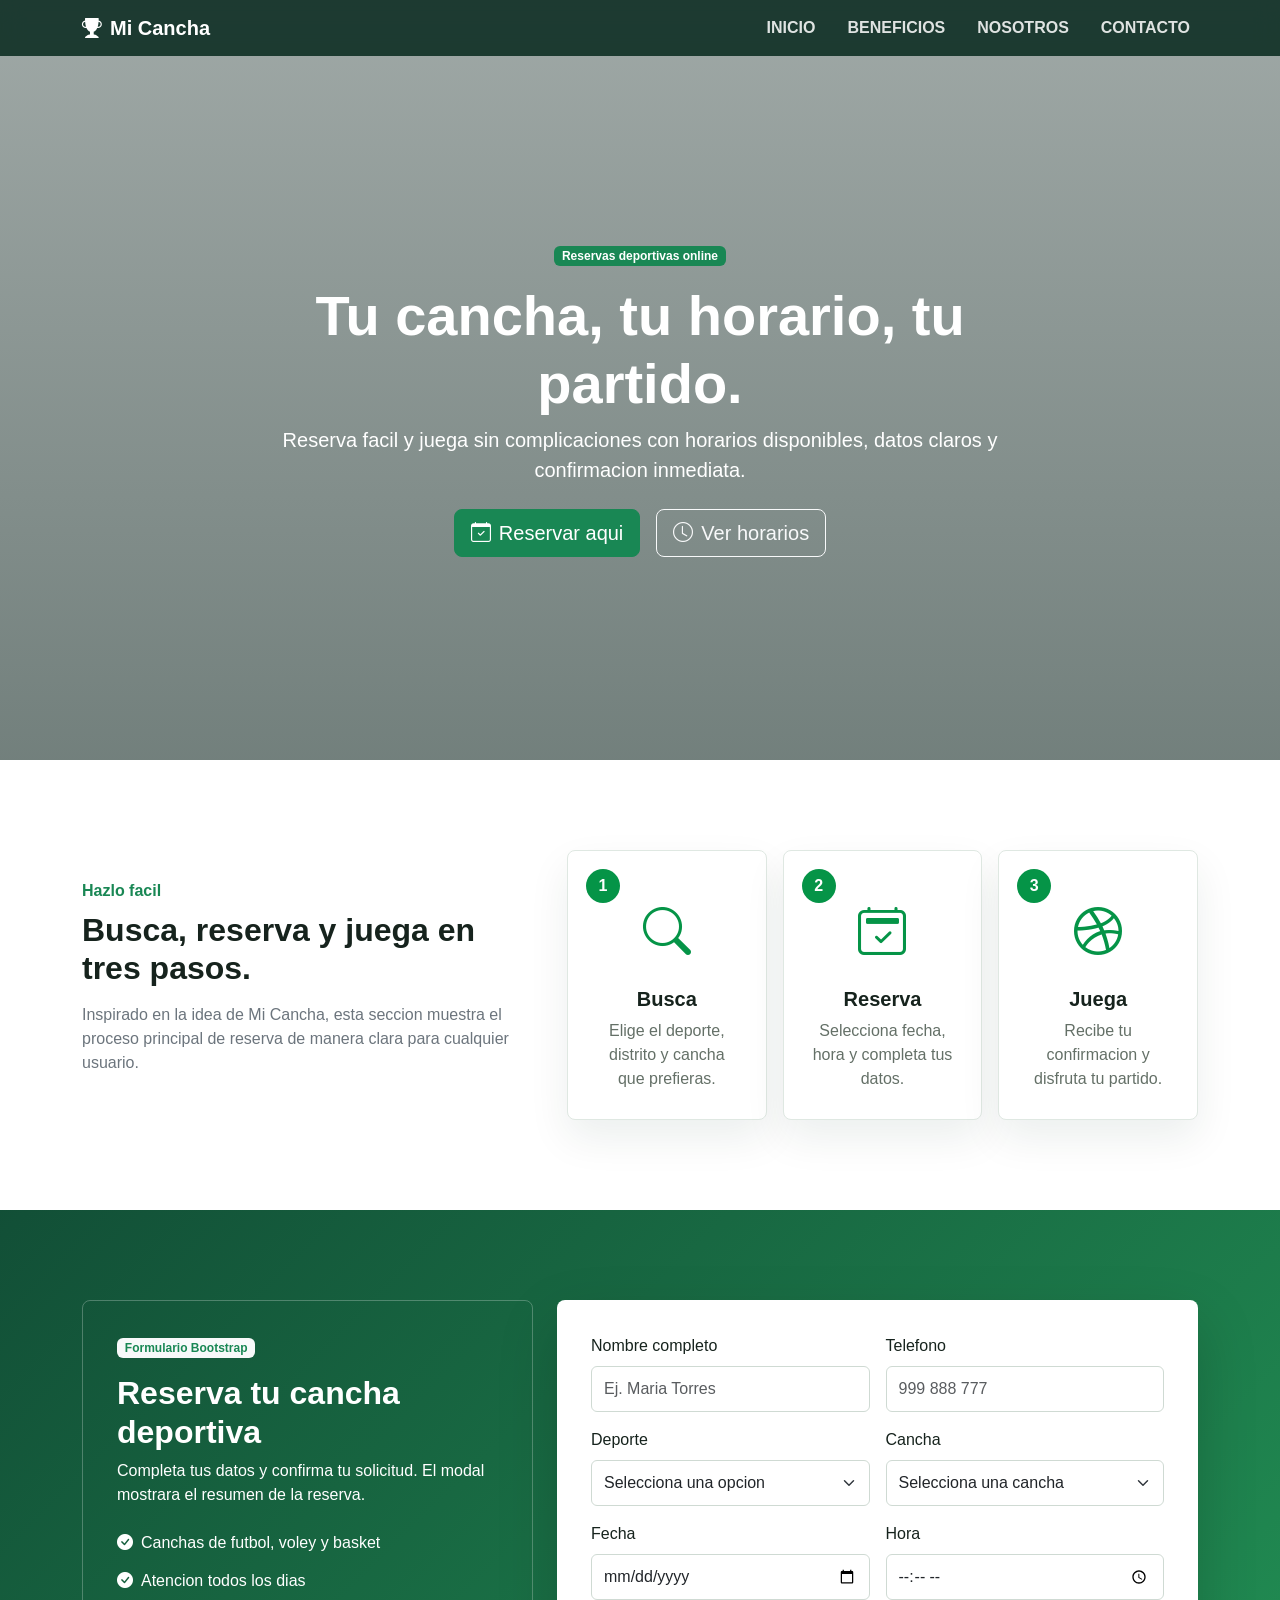
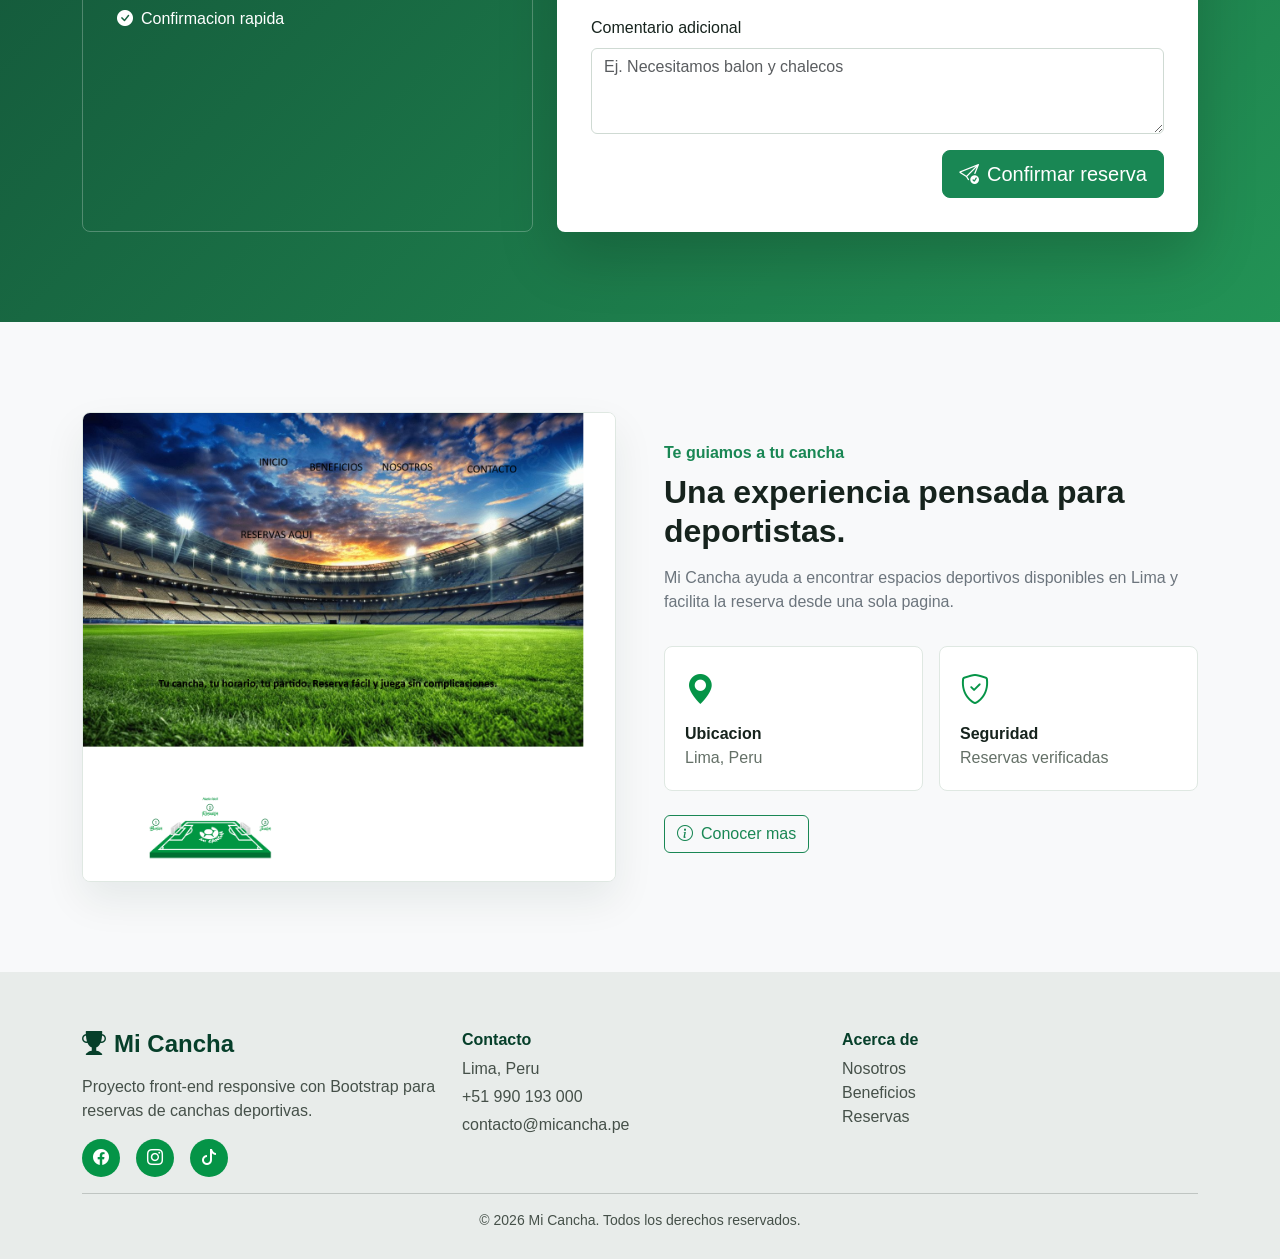
==== Proyecto/index.html @ 244a801c "Agrega pagina principal de reservas deportivas" ====
<!DOCTYPE html>
<html lang="es">
<head>
  <meta charset="UTF-8">
  <meta name="viewport" content="width=device-width, initial-scale=1.0">
  <title>Mi Cancha | Reservas deportivas</title>
  <link href="https://cdn.jsdelivr.net/npm/bootstrap@5.3.3/dist/css/bootstrap.min.css" rel="stylesheet">
  <link rel="stylesheet" href="https://cdn.jsdelivr.net/npm/bootstrap-icons@1.11.3/font/bootstrap-icons.min.css">
  <link rel="stylesheet" href="css/styles.css">
</head>
<body>
  <nav class="navbar navbar-expand-lg fixed-top navbar-dark">
    <div class="container">
      <a class="navbar-brand fw-bold" href="#inicio">
        <i class="bi bi-trophy-fill me-2"></i>Mi Cancha
      </a>
      <button class="navbar-toggler" type="button" data-bs-toggle="collapse" data-bs-target="#menuPrincipal" aria-controls="menuPrincipal" aria-expanded="false" aria-label="Abrir menu">
        <span class="navbar-toggler-icon"></span>
      </button>
      <div class="collapse navbar-collapse" id="menuPrincipal">
        <ul class="navbar-nav ms-auto gap-lg-3">
          <li class="nav-item"><a class="nav-link" href="#inicio">Inicio</a></li>
          <li class="nav-item"><a class="nav-link" href="#beneficios">Beneficios</a></li>
          <li class="nav-item"><a class="nav-link" href="#nosotros">Nosotros</a></li>
          <li class="nav-item"><a class="nav-link" href="#contacto">Contacto</a></li>
        </ul>
      </div>
    </div>
  </nav>

  <header id="inicio" class="hero-section">
    <div class="container hero-content text-center">
      <span class="badge text-bg-success mb-3">Reservas deportivas online</span>
      <h1 class="display-4 fw-bold">Tu cancha, tu horario, tu partido.</h1>
      <p class="lead mx-auto">Reserva facil y juega sin complicaciones con horarios disponibles, datos claros y confirmacion inmediata.</p>
      <div class="d-flex flex-column flex-sm-row justify-content-center gap-3 mt-4">
        <a href="#reservas" class="btn btn-success btn-lg">
          <i class="bi bi-calendar-check me-2"></i>Reservar aqui
        </a>
        <button class="btn btn-outline-light btn-lg" data-bs-toggle="modal" data-bs-target="#modalHorarios">
          <i class="bi bi-clock me-2"></i>Ver horarios
        </button>
      </div>
    </div>
  </header>

  <main>
    <section id="beneficios" class="section-pad bg-white">
      <div class="container">
        <div class="row align-items-center g-5">
          <div class="col-lg-5">
            <p class="text-success fw-semibold mb-2">Hazlo facil</p>
            <h2 class="fw-bold mb-3">Busca, reserva y juega en tres pasos.</h2>
            <p class="text-secondary">Inspirado en la idea de Mi Cancha, esta seccion muestra el proceso principal de reserva de manera clara para cualquier usuario.</p>
          </div>
          <div class="col-lg-7">
            <div class="row g-3">
              <div class="col-md-4">
                <article class="step-card h-100">
                  <div class="step-number">1</div>
                  <i class="bi bi-search step-icon"></i>
                  <h3>Busca</h3>
                  <p>Elige el deporte, distrito y cancha que prefieras.</p>
                </article>
              </div>
              <div class="col-md-4">
                <article class="step-card h-100">
                  <div class="step-number">2</div>
                  <i class="bi bi-calendar2-check step-icon"></i>
                  <h3>Reserva</h3>
                  <p>Selecciona fecha, hora y completa tus datos.</p>
                </article>
              </div>
              <div class="col-md-4">
                <article class="step-card h-100">
                  <div class="step-number">3</div>
                  <i class="bi bi-dribbble step-icon"></i>
                  <h3>Juega</h3>
                  <p>Recibe tu confirmacion y disfruta tu partido.</p>
                </article>
              </div>
            </div>
          </div>
        </div>
      </div>
    </section>

    <section id="reservas" class="section-pad reservation-band">
      <div class="container">
        <div class="row g-4 align-items-stretch">
          <div class="col-lg-5">
            <div class="reservation-copy h-100">
              <span class="badge text-bg-light text-success mb-3">Formulario Bootstrap</span>
              <h2 class="fw-bold">Reserva tu cancha deportiva</h2>
              <p>Completa tus datos y confirma tu solicitud. El modal mostrara el resumen de la reserva.</p>
              <ul class="list-unstyled mt-4">
                <li><i class="bi bi-check-circle-fill me-2"></i>Canchas de futbol, voley y basket</li>
                <li><i class="bi bi-check-circle-fill me-2"></i>Atencion todos los dias</li>
                <li><i class="bi bi-check-circle-fill me-2"></i>Confirmacion rapida</li>
              </ul>
            </div>
          </div>
          <div class="col-lg-7">
            <form id="formReserva" class="reservation-form needs-validation" novalidate>
              <div class="row g-3">
                <div class="col-md-6">
                  <label for="nombre" class="form-label">Nombre completo</label>
                  <input type="text" class="form-control" id="nombre" placeholder="Ej. Maria Torres" required>
                  <div class="invalid-feedback">Ingresa tu nombre.</div>
                </div>
                <div class="col-md-6">
                  <label for="telefono" class="form-label">Telefono</label>
                  <input type="tel" class="form-control" id="telefono" placeholder="999 888 777" required>
                  <div class="invalid-feedback">Ingresa un telefono.</div>
                </div>
                <div class="col-md-6">
                  <label for="deporte" class="form-label">Deporte</label>
                  <select class="form-select" id="deporte" required>
                    <option value="">Selecciona una opcion</option>
                    <option>Futbol</option>
                    <option>Voley</option>
                    <option>Basket</option>
                    <option>Fulbito</option>
                  </select>
                  <div class="invalid-feedback">Selecciona un deporte.</div>
                </div>
                <div class="col-md-6">
                  <label for="cancha" class="form-label">Cancha</label>
                  <select class="form-select" id="cancha" required>
                    <option value="">Selecciona una cancha</option>
                    <option>Cancha Norte</option>
                    <option>Cancha Central</option>
                    <option>Cancha Techada</option>
                  </select>
                  <div class="invalid-feedback">Selecciona una cancha.</div>
                </div>
                <div class="col-md-6">
                  <label for="fecha" class="form-label">Fecha</label>
                  <input type="date" class="form-control" id="fecha" required>
                  <div class="invalid-feedback">Selecciona una fecha.</div>
                </div>
                <div class="col-md-6">
                  <label for="hora" class="form-label">Hora</label>
                  <input type="time" class="form-control" id="hora" required>
                  <div class="invalid-feedback">Selecciona una hora.</div>
                </div>
                <div class="col-12">
                  <label for="comentario" class="form-label">Comentario adicional</label>
                  <textarea class="form-control" id="comentario" rows="3" placeholder="Ej. Necesitamos balon y chalecos"></textarea>
                </div>
                <div class="col-12 d-grid d-sm-flex justify-content-sm-end">
                  <button type="submit" class="btn btn-success btn-lg">
                    <i class="bi bi-send-check me-2"></i>Confirmar reserva
                  </button>
                </div>
              </div>
            </form>
          </div>
        </div>
      </div>
    </section>

    <section id="nosotros" class="section-pad bg-light">
      <div class="container">
        <div class="row align-items-center g-5">
          <div class="col-lg-6">
            <div class="phone-preview">
              <img src="assets/referencia-cancha-deportiva.png" alt="Referencia visual de pagina de reservas de cancha" class="img-fluid">
            </div>
          </div>
          <div class="col-lg-6">
            <p class="text-success fw-semibold mb-2">Te guiamos a tu cancha</p>
            <h2 class="fw-bold mb-3">Una experiencia pensada para deportistas.</h2>
            <p class="text-secondary">Mi Cancha ayuda a encontrar espacios deportivos disponibles en Lima y facilita la reserva desde una sola pagina.</p>
            <div class="row g-3 mt-3">
              <div class="col-sm-6">
                <div class="info-tile">
                  <i class="bi bi-geo-alt-fill"></i>
                  <strong>Ubicacion</strong>
                  <span>Lima, Peru</span>
                </div>
              </div>
              <div class="col-sm-6">
                <div class="info-tile">
                  <i class="bi bi-shield-check"></i>
                  <strong>Seguridad</strong>
                  <span>Reservas verificadas</span>
                </div>
              </div>
            </div>
            <button class="btn btn-outline-success mt-4" data-bs-toggle="modal" data-bs-target="#modalNosotros">
              <i class="bi bi-info-circle me-2"></i>Conocer mas
            </button>
          </div>
        </div>
      </div>
    </section>
  </main>

  <footer id="contacto" class="footer-section">
    <div class="container">
      <div class="row gy-4">
        <div class="col-lg-4">
          <h2 class="h4 fw-bold mb-3"><i class="bi bi-trophy-fill me-2"></i>Mi Cancha</h2>
          <p>Proyecto front-end responsive con Bootstrap para reservas de canchas deportivas.</p>
          <div class="social-links">
            <a href="#" aria-label="Facebook"><i class="bi bi-facebook"></i></a>
            <a href="#" aria-label="Instagram"><i class="bi bi-instagram"></i></a>
            <a href="#" aria-label="TikTok"><i class="bi bi-tiktok"></i></a>
          </div>
        </div>
        <div class="col-sm-6 col-lg-4">
          <h3 class="h6 fw-bold">Contacto</h3>
          <p class="mb-1">Lima, Peru</p>
          <p class="mb-1">+51 990 193 000</p>
          <p class="mb-0">contacto@micancha.pe</p>
        </div>
        <div class="col-sm-6 col-lg-4">
          <h3 class="h6 fw-bold">Acerca de</h3>
          <ul class="list-unstyled mb-0">
            <li><a href="#nosotros">Nosotros</a></li>
            <li><a href="#beneficios">Beneficios</a></li>
            <li><a href="#reservas">Reservas</a></li>
          </ul>
        </div>
      </div>
      <hr>
      <p class="text-center small mb-0">&copy; 2026 Mi Cancha. Todos los derechos reservados.</p>
    </div>
  </footer>

  <div class="modal fade" id="modalReserva" tabindex="-1" aria-labelledby="modalReservaTitulo" aria-hidden="true">
    <div class="modal-dialog modal-dialog-centered">
      <div class="modal-content">
        <div class="modal-header bg-success text-white">
          <h2 class="modal-title h5" id="modalReservaTitulo">Reserva registrada</h2>
          <button type="button" class="btn-close btn-close-white" data-bs-dismiss="modal" aria-label="Cerrar"></button>
        </div>
        <div class="modal-body">
          <p class="mb-3">Tu solicitud fue preparada correctamente. Resumen:</p>
          <ul class="list-group" id="resumenReserva"></ul>
        </div>
        <div class="modal-footer">
          <button type="button" class="btn btn-outline-secondary" data-bs-dismiss="modal">Cerrar</button>
          <button type="button" class="btn btn-success" data-bs-dismiss="modal">Entendido</button>
        </div>
      </div>
    </div>
  </div>

  <div class="modal fade" id="modalHorarios" tabindex="-1" aria-labelledby="modalHorariosTitulo" aria-hidden="true">
    <div class="modal-dialog modal-dialog-centered">
      <div class="modal-content">
        <div class="modal-header">
          <h2 class="modal-title h5" id="modalHorariosTitulo">Horarios de atencion</h2>
          <button type="button" class="btn-close" data-bs-dismiss="modal" aria-label="Cerrar"></button>
        </div>
        <div class="modal-body">
          <p>Lunes a domingo de 7:00 a.m. a 11:00 p.m.</p>
          <p class="mb-0">Los horarios nocturnos incluyen iluminacion de cancha.</p>
        </div>
      </div>
    </div>
  </div>

  <div class="modal fade" id="modalNosotros" tabindex="-1" aria-labelledby="modalNosotrosTitulo" aria-hidden="true">
    <div class="modal-dialog modal-dialog-centered">
      <div class="modal-content">
        <div class="modal-header">
          <h2 class="modal-title h5" id="modalNosotrosTitulo">Sobre el proyecto</h2>
          <button type="button" class="btn-close" data-bs-dismiss="modal" aria-label="Cerrar"></button>
        </div>
        <div class="modal-body">
          <p class="mb-0">Este sitio demuestra uso de Bootstrap, diseno responsive personalizado, formulario validado y ventanas modales para un proyecto front-end universitario.</p>
        </div>
      </div>
    </div>
  </div>

  <script src="https://cdn.jsdelivr.net/npm/bootstrap@5.3.3/dist/js/bootstrap.bundle.min.js"></script>
  <script src="js/app.js"></script>
</body>
</html>
---- Proyecto/css/styles.css ----
:root {
  --green: #059447;
  --green-dark: #063f2a;
  --lime: #99d23a;
  --ink: #16231d;
  --muted: #647067;
  --line: #dfe8e2;
}

html {
  scroll-behavior: smooth;
}

body {
  color: var(--ink);
  font-family: Arial, Helvetica, sans-serif;
}

.navbar {
  background: rgba(4, 37, 27, 0.84);
  backdrop-filter: blur(10px);
}

.navbar .nav-link {
  color: rgba(255, 255, 255, 0.86);
  font-weight: 700;
  text-transform: uppercase;
}

.navbar .nav-link:hover,
.navbar .nav-link:focus {
  color: #ffffff;
}

.hero-section {
  align-items: center;
  background:
    linear-gradient(rgba(4, 28, 22, 0.38), rgba(4, 28, 22, 0.56)),
    url("https://images.unsplash.com/photo-1459865264687-595d652de67e?auto=format&fit=crop&w=1800&q=80") center/cover;
  color: #ffffff;
  display: flex;
  min-height: 760px;
  padding: 120px 0 80px;
}

.hero-content {
  max-width: 860px;
}

.hero-content p {
  max-width: 720px;
}

.section-pad {
  padding: 90px 0;
}

.step-card {
  background: #ffffff;
  border: 1px solid var(--line);
  border-radius: 8px;
  box-shadow: 0 18px 40px rgba(14, 51, 35, 0.08);
  padding: 28px;
  position: relative;
  text-align: center;
}

.step-number {
  align-items: center;
  background: var(--green);
  border-radius: 50%;
  color: #ffffff;
  display: inline-flex;
  font-weight: 700;
  height: 34px;
  justify-content: center;
  left: 18px;
  position: absolute;
  top: 18px;
  width: 34px;
}

.step-icon {
  color: var(--green);
  display: block;
  font-size: 48px;
  margin: 18px 0;
}

.step-card h3 {
  font-size: 1.25rem;
  font-weight: 700;
}

.step-card p {
  color: var(--muted);
  margin-bottom: 0;
}

.reservation-band {
  background:
    linear-gradient(135deg, rgba(3, 68, 42, 0.94), rgba(4, 132, 62, 0.88)),
    url("https://images.unsplash.com/photo-1526232761682-d26e03ac148e?auto=format&fit=crop&w=1800&q=80") center/cover;
  color: #ffffff;
}

.reservation-copy,
.reservation-form {
  border-radius: 8px;
}

.reservation-copy {
  border: 1px solid rgba(255, 255, 255, 0.25);
  padding: 34px;
}

.reservation-copy li {
  margin-bottom: 14px;
}

.reservation-form {
  background: #ffffff;
  box-shadow: 0 24px 60px rgba(0, 0, 0, 0.18);
  color: var(--ink);
  padding: 34px;
}

.form-control,
.form-select {
  border-color: #cfdad3;
  min-height: 46px;
}

.form-control:focus,
.form-select:focus {
  border-color: var(--green);
  box-shadow: 0 0 0 0.25rem rgba(5, 148, 71, 0.18);
}

.phone-preview {
  background: #ffffff;
  border: 1px solid var(--line);
  border-radius: 8px;
  box-shadow: 0 18px 40px rgba(14, 51, 35, 0.08);
  max-height: 470px;
  overflow: hidden;
}

.phone-preview img {
  display: block;
  height: 100%;
  object-fit: cover;
  object-position: center bottom;
  width: 100%;
}

.info-tile {
  background: #ffffff;
  border: 1px solid var(--line);
  border-radius: 8px;
  padding: 20px;
}

.info-tile i {
  color: var(--green);
  display: block;
  font-size: 30px;
  margin-bottom: 10px;
}

.info-tile strong,
.info-tile span {
  display: block;
}

.info-tile span {
  color: var(--muted);
}

.footer-section {
  background: #e8ecea;
  color: #455049;
  padding: 58px 0 28px;
}

.footer-section h2,
.footer-section h3 {
  color: var(--green-dark);
}

.footer-section a {
  color: #455049;
  text-decoration: none;
}

.footer-section a:hover {
  color: var(--green);
}

.social-links {
  display: flex;
  gap: 16px;
}

.social-links a {
  align-items: center;
  background: var(--green);
  border-radius: 50%;
  color: #ffffff;
  display: inline-flex;
  height: 38px;
  justify-content: center;
  width: 38px;
}

.social-links a:hover {
  background: var(--green-dark);
  color: #ffffff;
}

@media (max-width: 991.98px) {
  .hero-section {
    min-height: 650px;
  }

  .navbar-collapse {
    padding: 14px 0;
  }
}

@media (max-width: 575.98px) {
  .hero-section {
    min-height: 620px;
    padding-top: 100px;
  }

  .hero-content h1 {
    font-size: 2.25rem;
  }

  .section-pad {
    padding: 64px 0;
  }

  .reservation-copy,
  .reservation-form {
    padding: 24px;
  }
}
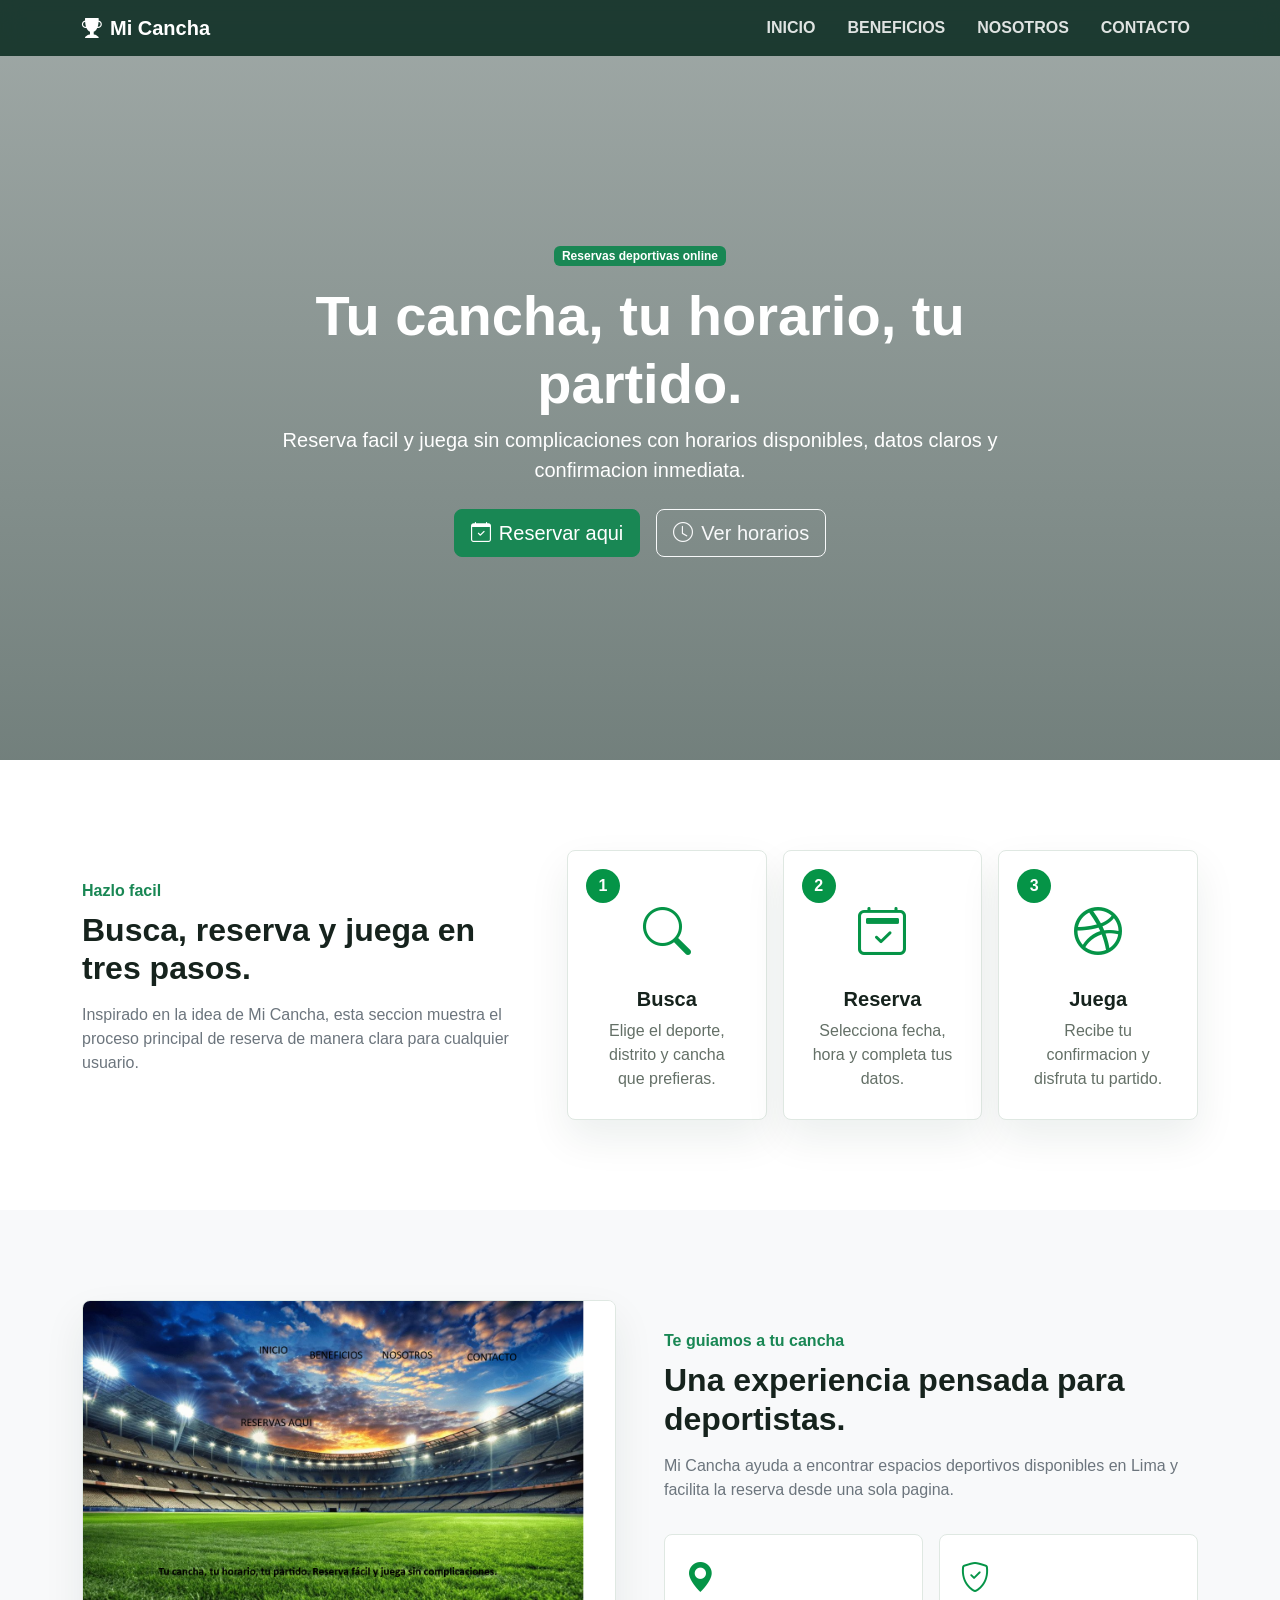
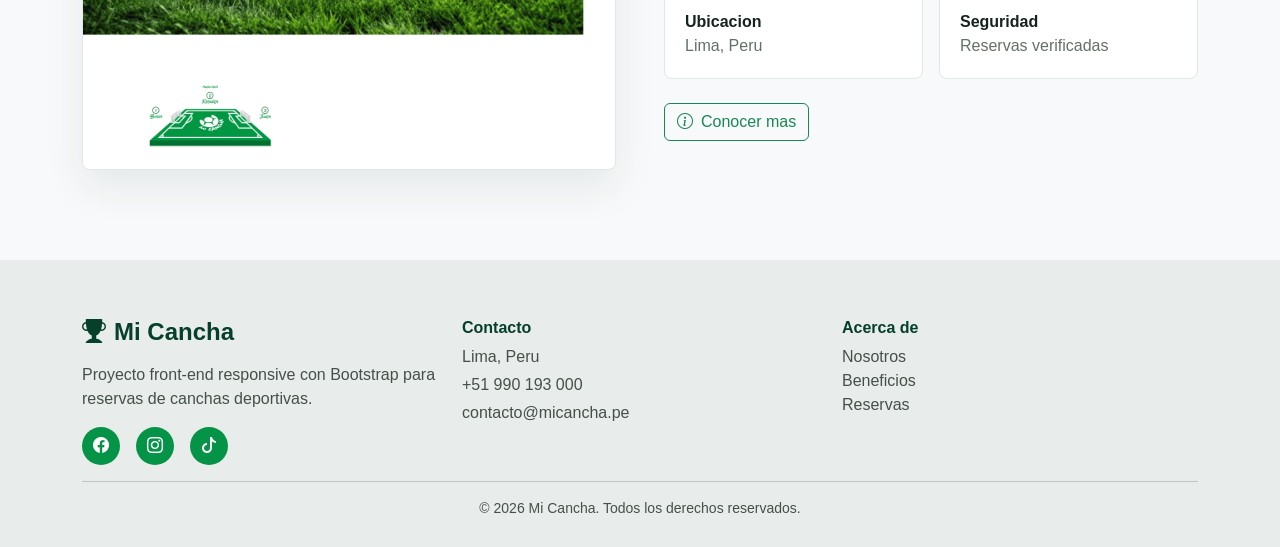
==== commit b9b676fa: "Agrega pagina de reservas separada" ====
--- a/Proyecto/index.html
+++ b/Proyecto/index.html
@@ -34,7 +34,7 @@
       <h1 class="display-4 fw-bold">Tu cancha, tu horario, tu partido.</h1>
       <p class="lead mx-auto">Reserva facil y juega sin complicaciones con horarios disponibles, datos claros y confirmacion inmediata.</p>
       <div class="d-flex flex-column flex-sm-row justify-content-center gap-3 mt-4">
-        <a href="#reservas" class="btn btn-success btn-lg">
+        <a href="reservas.html" class="btn btn-success btn-lg">
           <i class="bi bi-calendar-check me-2"></i>Reservar aqui
         </a>
         <button class="btn btn-outline-light btn-lg" data-bs-toggle="modal" data-bs-target="#modalHorarios">
@@ -80,81 +80,6 @@
                 </article>
               </div>
             </div>
-          </div>
-        </div>
-      </div>
-    </section>
-
-    <section id="reservas" class="section-pad reservation-band">
-      <div class="container">
-        <div class="row g-4 align-items-stretch">
-          <div class="col-lg-5">
-            <div class="reservation-copy h-100">
-              <span class="badge text-bg-light text-success mb-3">Formulario Bootstrap</span>
-              <h2 class="fw-bold">Reserva tu cancha deportiva</h2>
-              <p>Completa tus datos y confirma tu solicitud. El modal mostrara el resumen de la reserva.</p>
-              <ul class="list-unstyled mt-4">
-                <li><i class="bi bi-check-circle-fill me-2"></i>Canchas de futbol, voley y basket</li>
-                <li><i class="bi bi-check-circle-fill me-2"></i>Atencion todos los dias</li>
-                <li><i class="bi bi-check-circle-fill me-2"></i>Confirmacion rapida</li>
-              </ul>
-            </div>
-          </div>
-          <div class="col-lg-7">
-            <form id="formReserva" class="reservation-form needs-validation" novalidate>
-              <div class="row g-3">
-                <div class="col-md-6">
-                  <label for="nombre" class="form-label">Nombre completo</label>
-                  <input type="text" class="form-control" id="nombre" placeholder="Ej. Maria Torres" required>
-                  <div class="invalid-feedback">Ingresa tu nombre.</div>
-                </div>
-                <div class="col-md-6">
-                  <label for="telefono" class="form-label">Telefono</label>
-                  <input type="tel" class="form-control" id="telefono" placeholder="999 888 777" required>
-                  <div class="invalid-feedback">Ingresa un telefono.</div>
-                </div>
-                <div class="col-md-6">
-                  <label for="deporte" class="form-label">Deporte</label>
-                  <select class="form-select" id="deporte" required>
-                    <option value="">Selecciona una opcion</option>
-                    <option>Futbol</option>
-                    <option>Voley</option>
-                    <option>Basket</option>
-                    <option>Fulbito</option>
-                  </select>
-                  <div class="invalid-feedback">Selecciona un deporte.</div>
-                </div>
-                <div class="col-md-6">
-                  <label for="cancha" class="form-label">Cancha</label>
-                  <select class="form-select" id="cancha" required>
-                    <option value="">Selecciona una cancha</option>
-                    <option>Cancha Norte</option>
-                    <option>Cancha Central</option>
-                    <option>Cancha Techada</option>
-                  </select>
-                  <div class="invalid-feedback">Selecciona una cancha.</div>
-                </div>
-                <div class="col-md-6">
-                  <label for="fecha" class="form-label">Fecha</label>
-                  <input type="date" class="form-control" id="fecha" required>
-                  <div class="invalid-feedback">Selecciona una fecha.</div>
-                </div>
-                <div class="col-md-6">
-                  <label for="hora" class="form-label">Hora</label>
-                  <input type="time" class="form-control" id="hora" required>
-                  <div class="invalid-feedback">Selecciona una hora.</div>
-                </div>
-                <div class="col-12">
-                  <label for="comentario" class="form-label">Comentario adicional</label>
-                  <textarea class="form-control" id="comentario" rows="3" placeholder="Ej. Necesitamos balon y chalecos"></textarea>
-                </div>
-                <div class="col-12 d-grid d-sm-flex justify-content-sm-end">
-                  <button type="submit" class="btn btn-success btn-lg">
-                    <i class="bi bi-send-check me-2"></i>Confirmar reserva
-                  </button>
-                </div>
-              </div>
-            </form>
           </div>
         </div>
       </div>
@@ -220,7 +145,7 @@
           <ul class="list-unstyled mb-0">
             <li><a href="#nosotros">Nosotros</a></li>
             <li><a href="#beneficios">Beneficios</a></li>
-            <li><a href="#reservas">Reservas</a></li>
+            <li><a href="reservas.html">Reservas</a></li>
           </ul>
         </div>
       </div>
@@ -228,25 +153,6 @@
       <p class="text-center small mb-0">&copy; 2026 Mi Cancha. Todos los derechos reservados.</p>
     </div>
   </footer>
-
-  <div class="modal fade" id="modalReserva" tabindex="-1" aria-labelledby="modalReservaTitulo" aria-hidden="true">
-    <div class="modal-dialog modal-dialog-centered">
-      <div class="modal-content">
-        <div class="modal-header bg-success text-white">
-          <h2 class="modal-title h5" id="modalReservaTitulo">Reserva registrada</h2>
-          <button type="button" class="btn-close btn-close-white" data-bs-dismiss="modal" aria-label="Cerrar"></button>
-        </div>
-        <div class="modal-body">
-          <p class="mb-3">Tu solicitud fue preparada correctamente. Resumen:</p>
-          <ul class="list-group" id="resumenReserva"></ul>
-        </div>
-        <div class="modal-footer">
-          <button type="button" class="btn btn-outline-secondary" data-bs-dismiss="modal">Cerrar</button>
-          <button type="button" class="btn btn-success" data-bs-dismiss="modal">Entendido</button>
-        </div>
-      </div>
-    </div>
-  </div>
 
   <div class="modal fade" id="modalHorarios" tabindex="-1" aria-labelledby="modalHorariosTitulo" aria-hidden="true">
     <div class="modal-dialog modal-dialog-centered">
--- a/Proyecto/css/styles.css
+++ b/Proyecto/css/styles.css
@@ -97,11 +97,123 @@
   margin-bottom: 0;
 }
 
+.phone-preview {
+  background: #ffffff;
+  border: 1px solid var(--line);
+  border-radius: 8px;
+  box-shadow: 0 18px 40px rgba(14, 51, 35, 0.08);
+  max-height: 470px;
+  overflow: hidden;
+}
+
+.phone-preview img {
+  display: block;
+  height: 100%;
+  object-fit: cover;
+  object-position: center bottom;
+  width: 100%;
+}
+
+.info-tile {
+  background: #ffffff;
+  border: 1px solid var(--line);
+  border-radius: 8px;
+  padding: 20px;
+}
+
+.info-tile i {
+  color: var(--green);
+  display: block;
+  font-size: 30px;
+  margin-bottom: 10px;
+}
+
+.info-tile strong,
+.info-tile span {
+  display: block;
+}
+
+.info-tile span {
+  color: var(--muted);
+}
+
+.footer-section {
+  background: #e8ecea;
+  color: #455049;
+  padding: 58px 0 28px;
+}
+
+.footer-section h2,
+.footer-section h3 {
+  color: var(--green-dark);
+}
+
+.footer-section a {
+  color: #455049;
+  text-decoration: none;
+}
+
+.footer-section a:hover {
+  color: var(--green);
+}
+
+.social-links {
+  display: flex;
+  gap: 16px;
+}
+
+.social-links a {
+  align-items: center;
+  background: var(--green);
+  border-radius: 50%;
+  color: #ffffff;
+  display: inline-flex;
+  height: 38px;
+  justify-content: center;
+  width: 38px;
+}
+
+.social-links a:hover {
+  background: var(--green-dark);
+  color: #ffffff;
+}
+
+@media (max-width: 991.98px) {
+  .hero-section {
+    min-height: 650px;
+  }
+
+  .navbar-collapse {
+    padding: 14px 0;
+  }
+}
+
+@media (max-width: 575.98px) {
+  .hero-section {
+    min-height: 620px;
+    padding-top: 100px;
+  }
+
+  .hero-content h1 {
+    font-size: 2.25rem;
+  }
+
+  .section-pad {
+    padding: 64px 0;
+  }
+
+}
+
+.reservation-page {
+  padding-top: 72px;
+}
+
 .reservation-band {
   background:
     linear-gradient(135deg, rgba(3, 68, 42, 0.94), rgba(4, 132, 62, 0.88)),
     url("https://images.unsplash.com/photo-1526232761682-d26e03ac148e?auto=format&fit=crop&w=1800&q=80") center/cover;
   color: #ffffff;
+  min-height: 100vh;
 }
 
 .reservation-copy,
@@ -137,111 +249,7 @@
   box-shadow: 0 0 0 0.25rem rgba(5, 148, 71, 0.18);
 }
 
-.phone-preview {
-  background: #ffffff;
-  border: 1px solid var(--line);
-  border-radius: 8px;
-  box-shadow: 0 18px 40px rgba(14, 51, 35, 0.08);
-  max-height: 470px;
-  overflow: hidden;
-}
-
-.phone-preview img {
-  display: block;
-  height: 100%;
-  object-fit: cover;
-  object-position: center bottom;
-  width: 100%;
-}
-
-.info-tile {
-  background: #ffffff;
-  border: 1px solid var(--line);
-  border-radius: 8px;
-  padding: 20px;
-}
-
-.info-tile i {
-  color: var(--green);
-  display: block;
-  font-size: 30px;
-  margin-bottom: 10px;
-}
-
-.info-tile strong,
-.info-tile span {
-  display: block;
-}
-
-.info-tile span {
-  color: var(--muted);
-}
-
-.footer-section {
-  background: #e8ecea;
-  color: #455049;
-  padding: 58px 0 28px;
-}
-
-.footer-section h2,
-.footer-section h3 {
-  color: var(--green-dark);
-}
-
-.footer-section a {
-  color: #455049;
-  text-decoration: none;
-}
-
-.footer-section a:hover {
-  color: var(--green);
-}
-
-.social-links {
-  display: flex;
-  gap: 16px;
-}
-
-.social-links a {
-  align-items: center;
-  background: var(--green);
-  border-radius: 50%;
-  color: #ffffff;
-  display: inline-flex;
-  height: 38px;
-  justify-content: center;
-  width: 38px;
-}
-
-.social-links a:hover {
-  background: var(--green-dark);
-  color: #ffffff;
-}
-
-@media (max-width: 991.98px) {
-  .hero-section {
-    min-height: 650px;
-  }
-
-  .navbar-collapse {
-    padding: 14px 0;
-  }
-}
-
 @media (max-width: 575.98px) {
-  .hero-section {
-    min-height: 620px;
-    padding-top: 100px;
-  }
-
-  .hero-content h1 {
-    font-size: 2.25rem;
-  }
-
-  .section-pad {
-    padding: 64px 0;
-  }
-
   .reservation-copy,
   .reservation-form {
     padding: 24px;
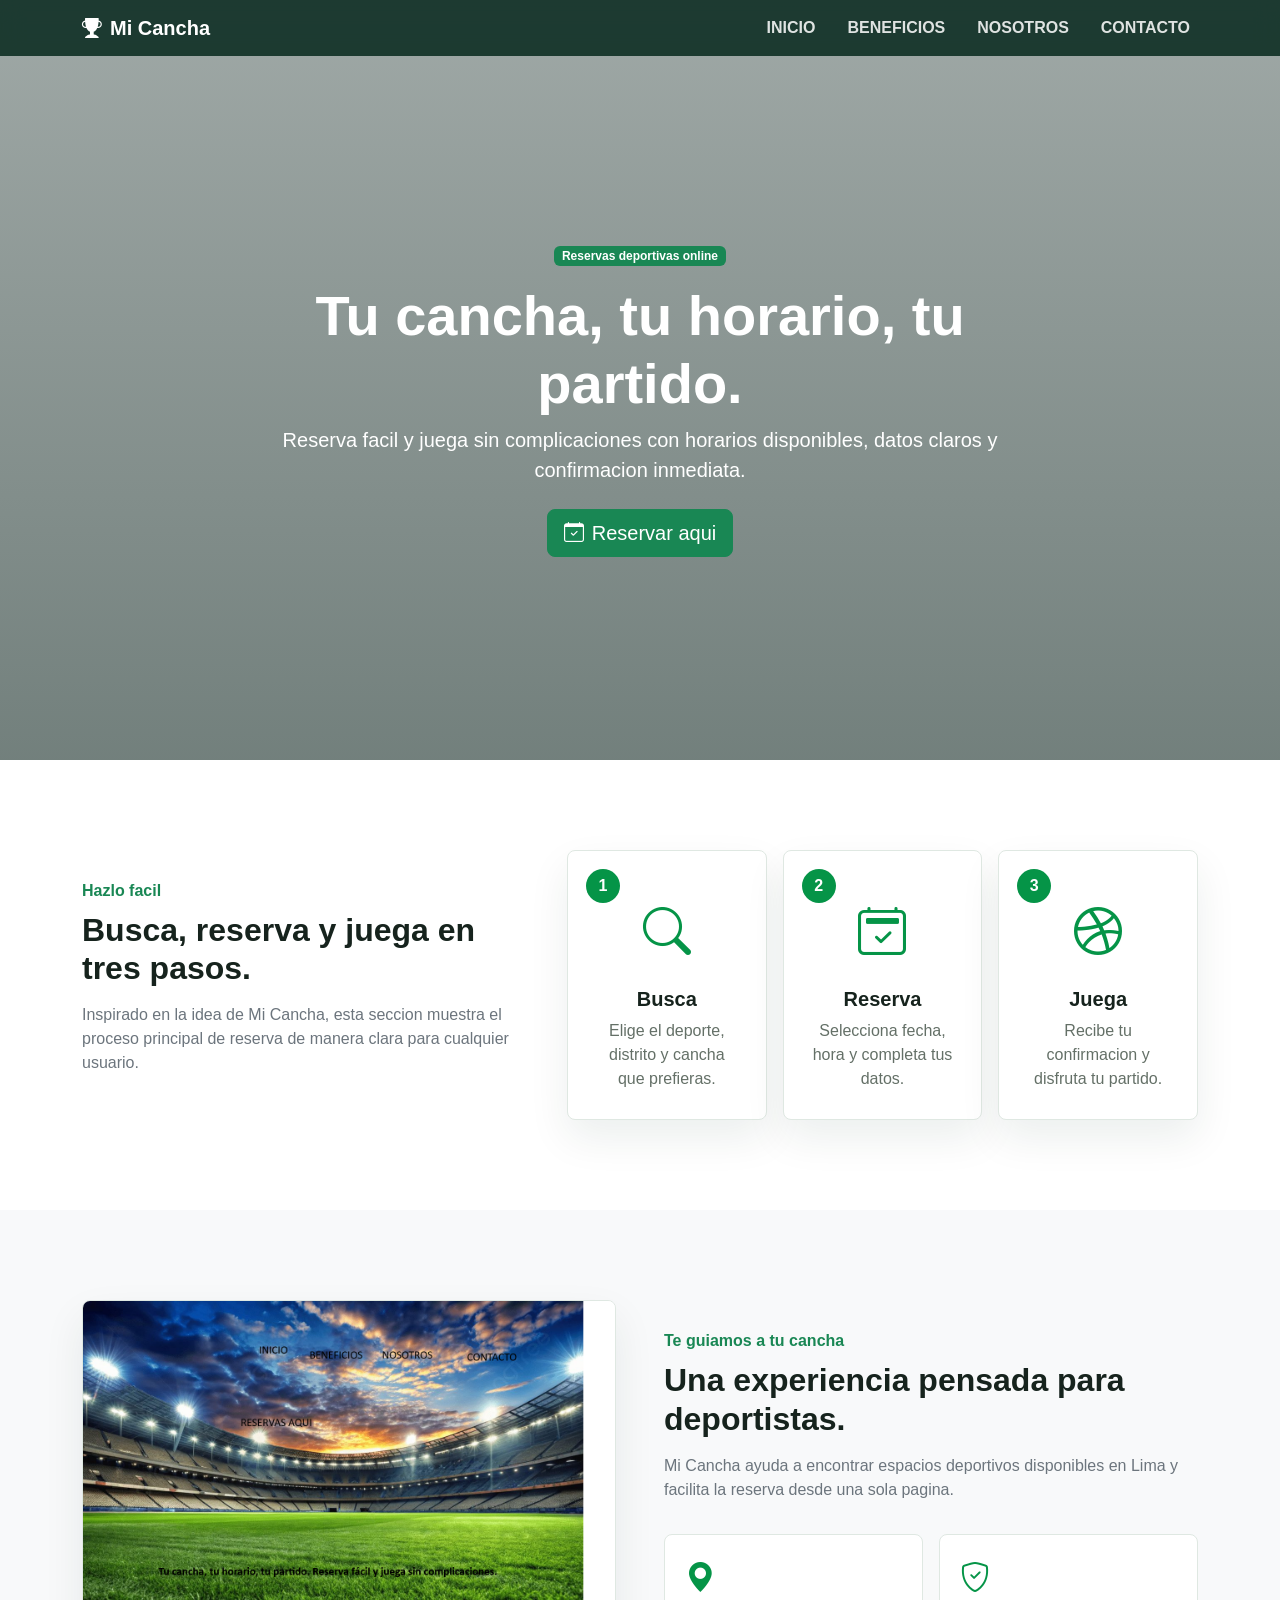
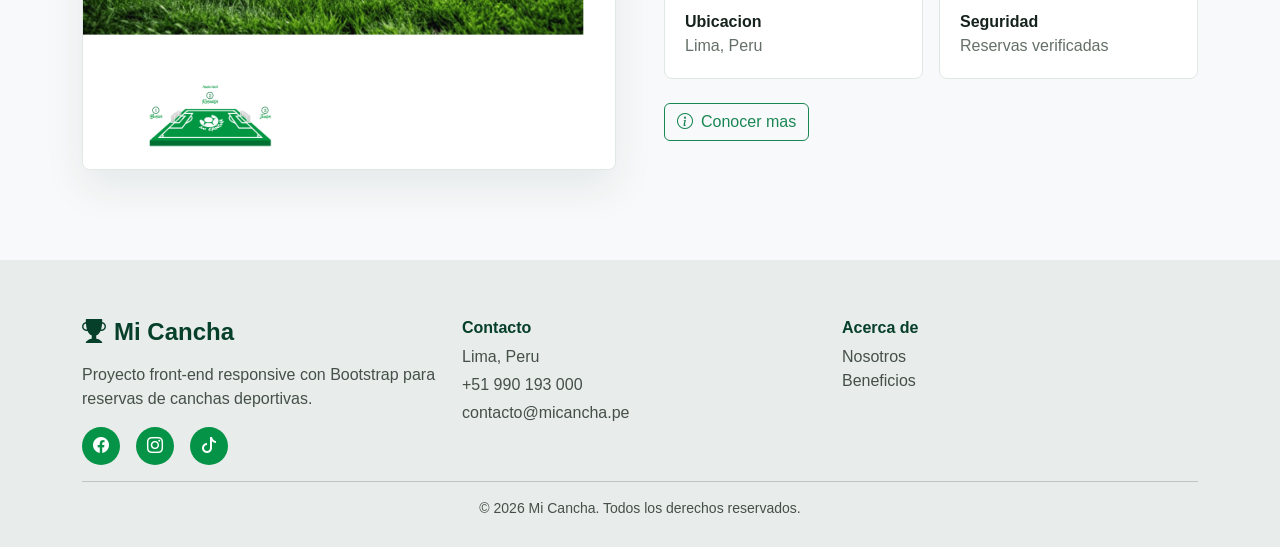
==== commit e72cbb13: "Quita boton de horarios del inicio" ====
--- a/Proyecto/index.html
+++ b/Proyecto/index.html
@@ -34,11 +34,8 @@
       <h1 class="display-4 fw-bold">Tu cancha, tu horario, tu partido.</h1>
       <p class="lead mx-auto">Reserva facil y juega sin complicaciones con horarios disponibles, datos claros y confirmacion inmediata.</p>
       <div class="d-flex flex-column flex-sm-row justify-content-center gap-3 mt-4">
-        <a href="reservas.html" class="btn btn-success btn-lg">
+        <button type="button" class="btn btn-success btn-lg">
           <i class="bi bi-calendar-check me-2"></i>Reservar aqui
-        </a>
-        <button class="btn btn-outline-light btn-lg" data-bs-toggle="modal" data-bs-target="#modalHorarios">
-          <i class="bi bi-clock me-2"></i>Ver horarios
         </button>
       </div>
     </div>
@@ -145,7 +142,6 @@
           <ul class="list-unstyled mb-0">
             <li><a href="#nosotros">Nosotros</a></li>
             <li><a href="#beneficios">Beneficios</a></li>
-            <li><a href="reservas.html">Reservas</a></li>
           </ul>
         </div>
       </div>
@@ -153,22 +149,6 @@
       <p class="text-center small mb-0">&copy; 2026 Mi Cancha. Todos los derechos reservados.</p>
     </div>
   </footer>
-
-  <div class="modal fade" id="modalHorarios" tabindex="-1" aria-labelledby="modalHorariosTitulo" aria-hidden="true">
-    <div class="modal-dialog modal-dialog-centered">
-      <div class="modal-content">
-        <div class="modal-header">
-          <h2 class="modal-title h5" id="modalHorariosTitulo">Horarios de atencion</h2>
-          <button type="button" class="btn-close" data-bs-dismiss="modal" aria-label="Cerrar"></button>
-        </div>
-        <div class="modal-body">
-          <p>Lunes a domingo de 7:00 a.m. a 11:00 p.m.</p>
-          <p class="mb-0">Los horarios nocturnos incluyen iluminacion de cancha.</p>
-        </div>
-      </div>
-    </div>
-  </div>
-
   <div class="modal fade" id="modalNosotros" tabindex="-1" aria-labelledby="modalNosotrosTitulo" aria-hidden="true">
     <div class="modal-dialog modal-dialog-centered">
       <div class="modal-content">
@@ -187,3 +167,6 @@
   <script src="js/app.js"></script>
 </body>
 </html>
+
+
+
